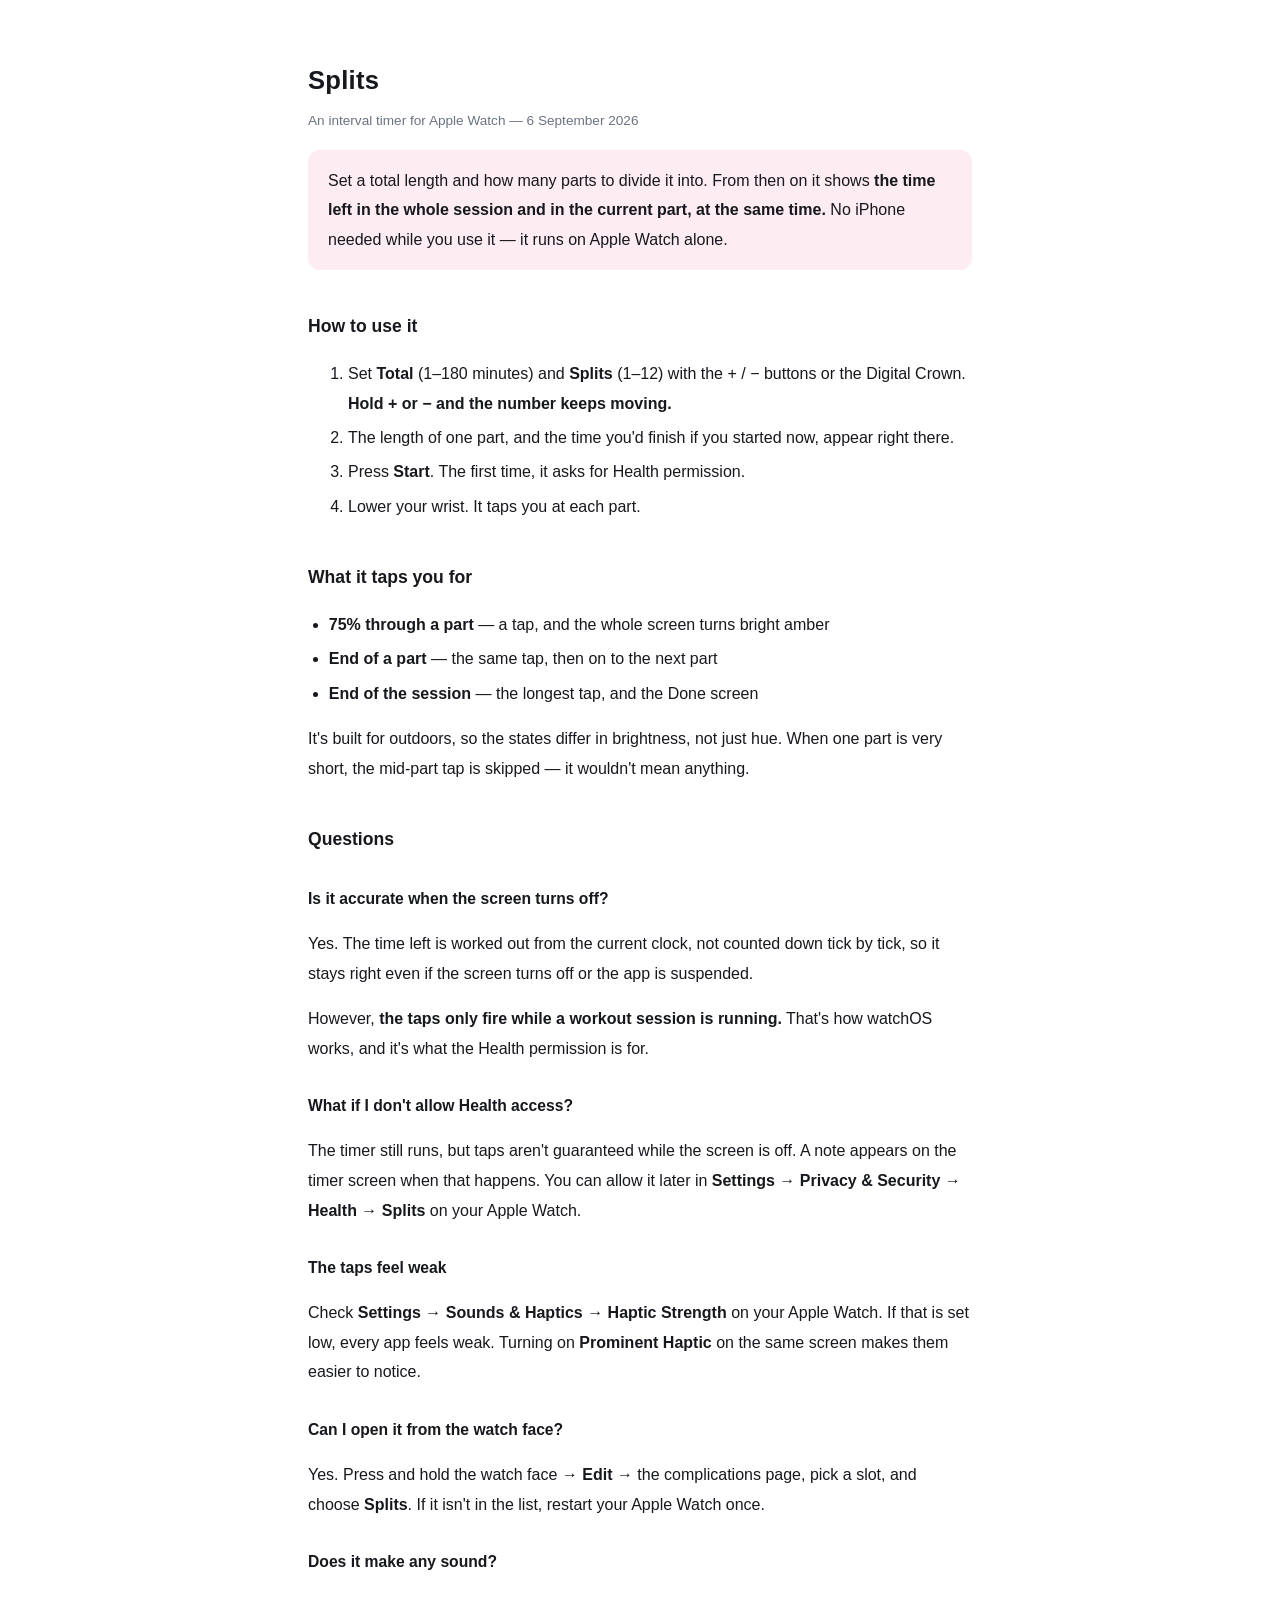
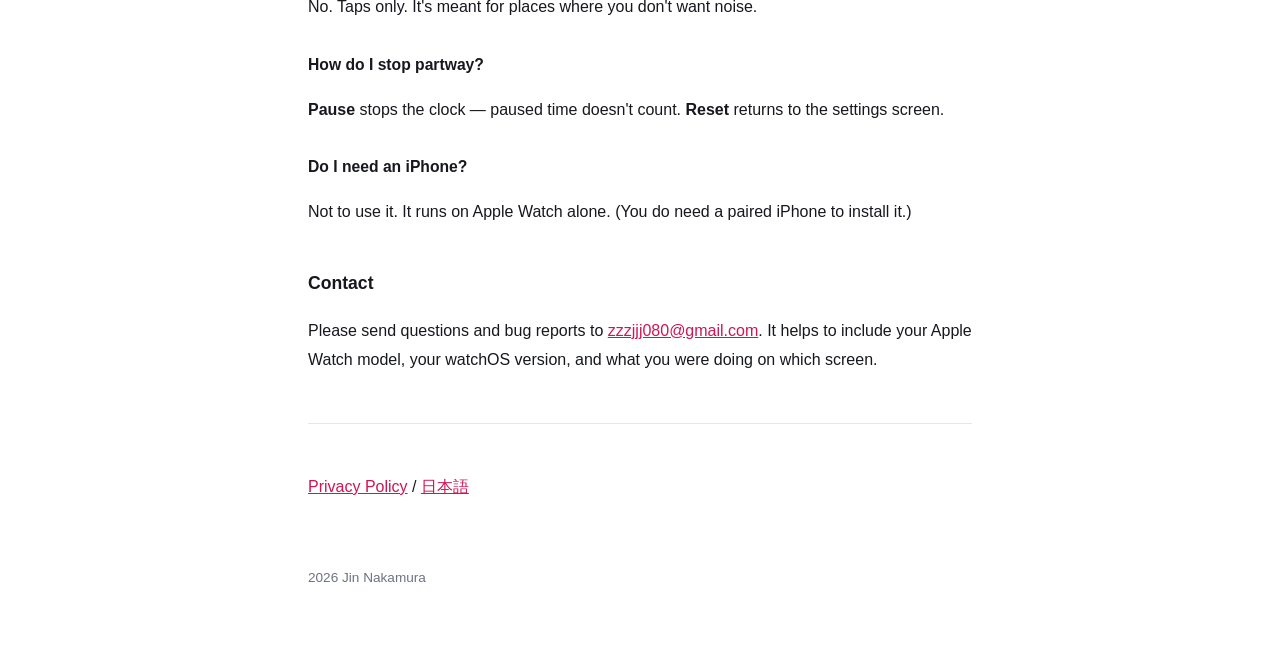
==== docs/en/index.html @ 69e435ee "サポートページとプライバシーポリシーを日英で書く このアプリは通信するコードを1行も持たない（Foundation / HealthKit / SwiftUI / WatchKit / WidgetK" ====
<!doctype html>
<html lang="en">
<head>
<meta charset="utf-8">
<meta name="viewport" content="width=device-width,initial-scale=1">
<title>Splits — Support</title>
<link rel="stylesheet" href="../style.css">
</head>
<body>

<h1>Splits</h1>
<p class="updated">An interval timer for Apple Watch — 6 September 2026</p>

<p class="lead">
  Set a total length and how many parts to divide it into. From then on it shows
  <strong>the time left in the whole session and in the current part, at the same time.</strong>
  No iPhone needed while you use it — it runs on Apple Watch alone.
</p>

<h2>How to use it</h2>
<ol>
  <li>Set <strong>Total</strong> (1–180 minutes) and <strong>Splits</strong> (1–12)
      with the + / − buttons or the Digital Crown.
      <strong>Hold + or − and the number keeps moving.</strong></li>
  <li>The length of one part, and the time you'd finish if you started now, appear right there.</li>
  <li>Press <strong>Start</strong>. The first time, it asks for Health permission.</li>
  <li>Lower your wrist. It taps you at each part.</li>
</ol>

<h2>What it taps you for</h2>
<ul>
  <li><strong>75% through a part</strong> — a tap, and the whole screen turns bright amber</li>
  <li><strong>End of a part</strong> — the same tap, then on to the next part</li>
  <li><strong>End of the session</strong> — the longest tap, and the Done screen</li>
</ul>
<p>
  It's built for outdoors, so the states differ in brightness, not just hue.
  When one part is very short, the mid-part tap is skipped — it wouldn't mean anything.
</p>

<h2>Questions</h2>

<h3>Is it accurate when the screen turns off?</h3>
<p>
  Yes. The time left is worked out from the current clock, not counted down tick by tick,
  so it stays right even if the screen turns off or the app is suspended.
</p>
<p>
  However, <strong>the taps only fire while a workout session is running.</strong>
  That's how watchOS works, and it's what the Health permission is for.
</p>

<h3>What if I don't allow Health access?</h3>
<p>
  The timer still runs, but taps aren't guaranteed while the screen is off.
  A note appears on the timer screen when that happens. You can allow it later in
  <strong>Settings → Privacy &amp; Security → Health → Splits</strong> on your Apple Watch.
</p>

<h3>The taps feel weak</h3>
<p>
  Check <strong>Settings → Sounds &amp; Haptics → Haptic Strength</strong> on your Apple Watch.
  If that is set low, every app feels weak. Turning on <strong>Prominent Haptic</strong>
  on the same screen makes them easier to notice.
</p>

<h3>Can I open it from the watch face?</h3>
<p>
  Yes. Press and hold the watch face → <strong>Edit</strong> → the complications page,
  pick a slot, and choose <strong>Splits</strong>.
  If it isn't in the list, restart your Apple Watch once.
</p>

<h3>Does it make any sound?</h3>
<p>
  No. Taps only. It's meant for places where you don't want noise.
</p>

<h3>How do I stop partway?</h3>
<p>
  <strong>Pause</strong> stops the clock — paused time doesn't count.
  <strong>Reset</strong> returns to the settings screen.
</p>

<h3>Do I need an iPhone?</h3>
<p>
  Not to use it. It runs on Apple Watch alone.
  (You do need a paired iPhone to install it.)
</p>

<h2>Contact</h2>
<p>
  Please send questions and bug reports to
  <a href="mailto:zzzjjj080@gmail.com">zzzjjj080@gmail.com</a>.
  It helps to include your Apple Watch model, your watchOS version,
  and what you were doing on which screen.
</p>

<hr>
<p><a href="privacy.html">Privacy Policy</a> / <a href="../">日本語</a></p>

<footer>2026 Jin Nakamura</footer>

</body>
</html>
---- docs/style.css ----
:root { color-scheme: light dark; }
* { box-sizing: border-box; }
body {
  margin: 0 auto; padding: 2.5rem 1.25rem 5rem; max-width: 44rem;
  font-family: -apple-system, BlinkMacSystemFont, "Hiragino Sans", "Noto Sans JP", sans-serif;
  line-height: 1.85; color: #16181d; background: #ffffff;
  font-size: 16px;
}
@media (prefers-color-scheme: dark) { body { color: #e6e8ec; background: #101216; } }
h1 { font-size: 1.6rem; margin-bottom: .25rem; letter-spacing: .01em; }
h2 { font-size: 1.1rem; margin-top: 2.5rem; }
h3 { font-size: .98rem; margin-top: 1.75rem; }
.updated { color: #6b7280; font-size: .85rem; margin-top: 0; }
@media (prefers-color-scheme: dark) { .updated { color: #8b94a5; } }
a { color: #d01455; }
@media (prefers-color-scheme: dark) { a { color: #ff7ba3; } }
hr { border: none; border-top: 1px solid #e5e7eb; margin: 3rem 0; }
@media (prefers-color-scheme: dark) { hr { border-top-color: #262c36; } }
.lead { background: #fdecf2; padding: 1rem 1.25rem; border-radius: .75rem; }
@media (prefers-color-scheme: dark) { .lead { background: #2a1620; } }
.note { background: #fff7ed; padding: 1rem 1.25rem; border-radius: .75rem; border: 1px solid #fed7aa; }
@media (prefers-color-scheme: dark) { .note { background: #26190f; border-color: #5a3b1c; } }
ul { padding-left: 1.3rem; }
li { margin: .3rem 0; }
code { background: #f1f3f7; padding: .1rem .35rem; border-radius: .3rem; font-size: .9em; }
@media (prefers-color-scheme: dark) { code { background: #1c2028; } }
footer { margin-top: 4rem; font-size: .85rem; color: #6b7280; }
@media (prefers-color-scheme: dark) { footer { color: #8b94a5; } }
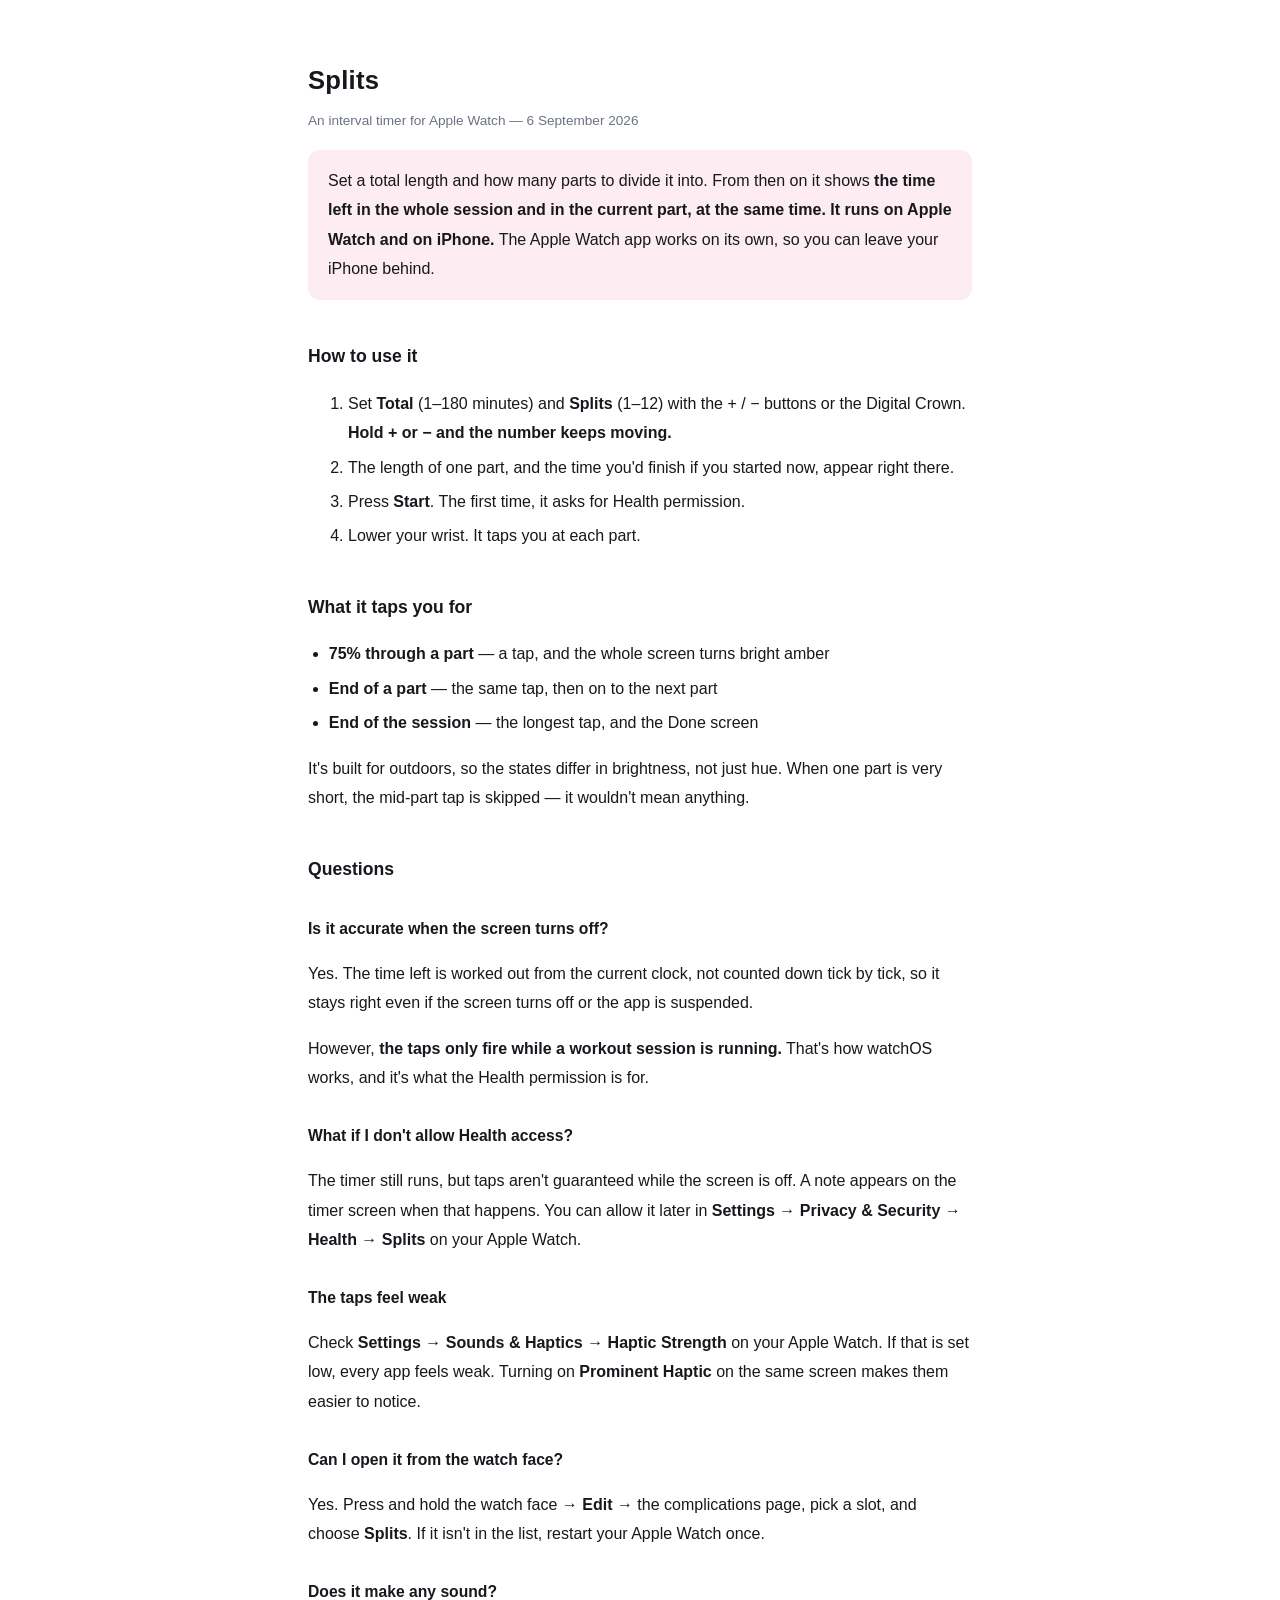
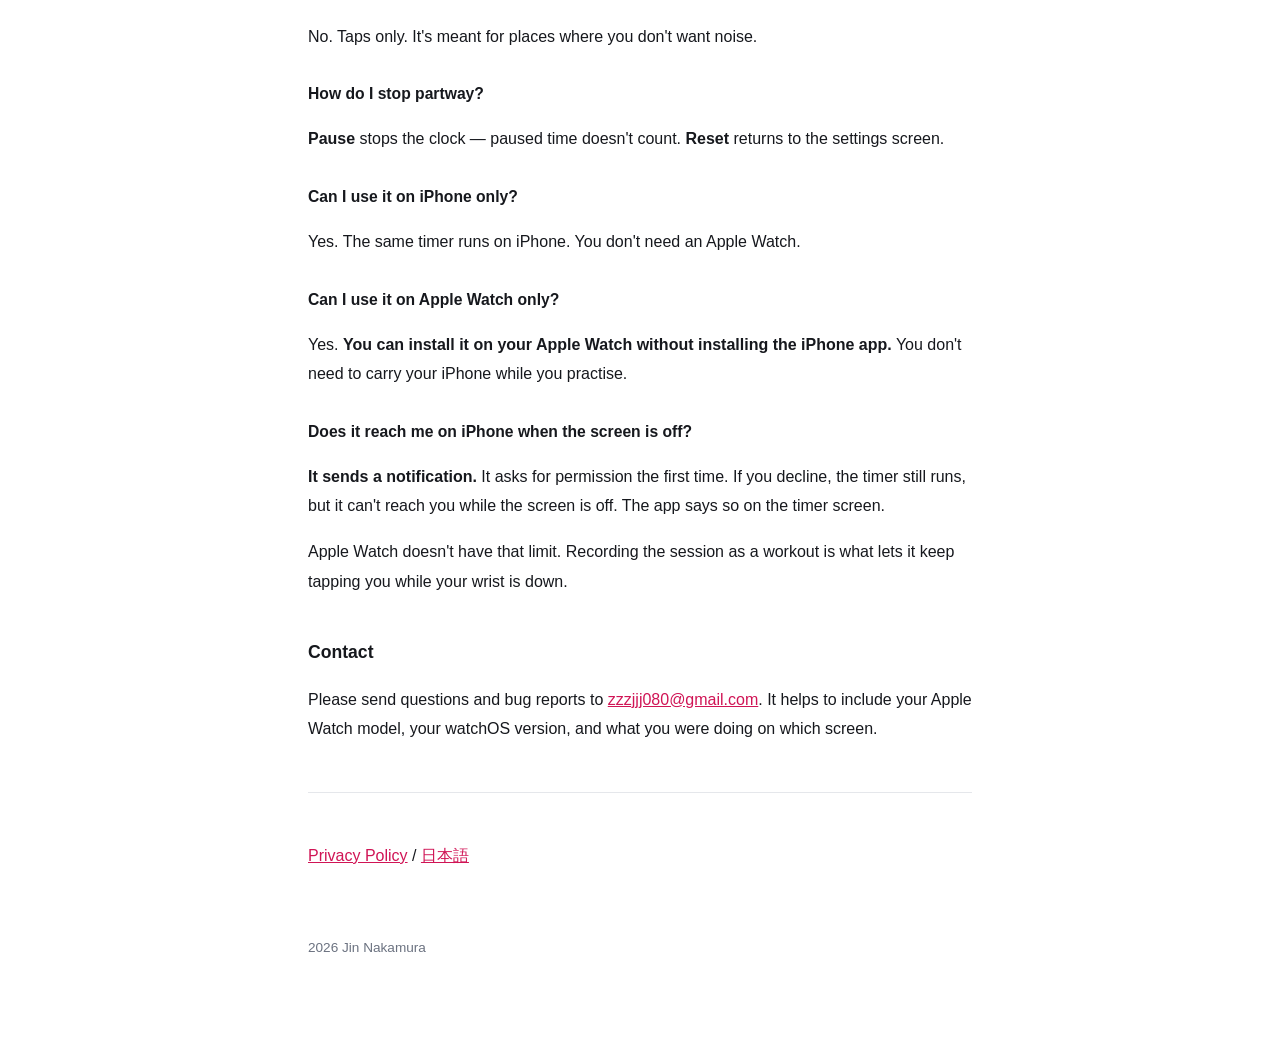
==== commit d455c8d6: "iPhone でも動くようになったので、掲載文と公開ページを直す 「iPhone は要りません」と書いてあった箇所が実態と合わなくなった。 機能を足したら説明文の整合性を確認する（引き継ぎ書 4-8）" ====
--- a/docs/en/index.html
+++ b/docs/en/index.html
@@ -14,7 +14,8 @@
 <p class="lead">
   Set a total length and how many parts to divide it into. From then on it shows
   <strong>the time left in the whole session and in the current part, at the same time.</strong>
-  No iPhone needed while you use it — it runs on Apple Watch alone.
+  <strong>It runs on Apple Watch and on iPhone.</strong>
+  The Apple Watch app works on its own, so you can leave your iPhone behind.
 </p>
 
 <h2>How to use it</h2>
@@ -82,10 +83,26 @@
   <strong>Reset</strong> returns to the settings screen.
 </p>
 
-<h3>Do I need an iPhone?</h3>
+<h3>Can I use it on iPhone only?</h3>
 <p>
-  Not to use it. It runs on Apple Watch alone.
-  (You do need a paired iPhone to install it.)
+  Yes. The same timer runs on iPhone. You don't need an Apple Watch.
+</p>
+
+<h3>Can I use it on Apple Watch only?</h3>
+<p>
+  Yes. <strong>You can install it on your Apple Watch without installing the iPhone app.</strong>
+  You don't need to carry your iPhone while you practise.
+</p>
+
+<h3>Does it reach me on iPhone when the screen is off?</h3>
+<p>
+  <strong>It sends a notification.</strong> It asks for permission the first time.
+  If you decline, the timer still runs, but it can't reach you while the screen is off.
+  The app says so on the timer screen.
+</p>
+<p>
+  Apple Watch doesn't have that limit. Recording the session as a workout is what
+  lets it keep tapping you while your wrist is down.
 </p>
 
 <h2>Contact</h2>
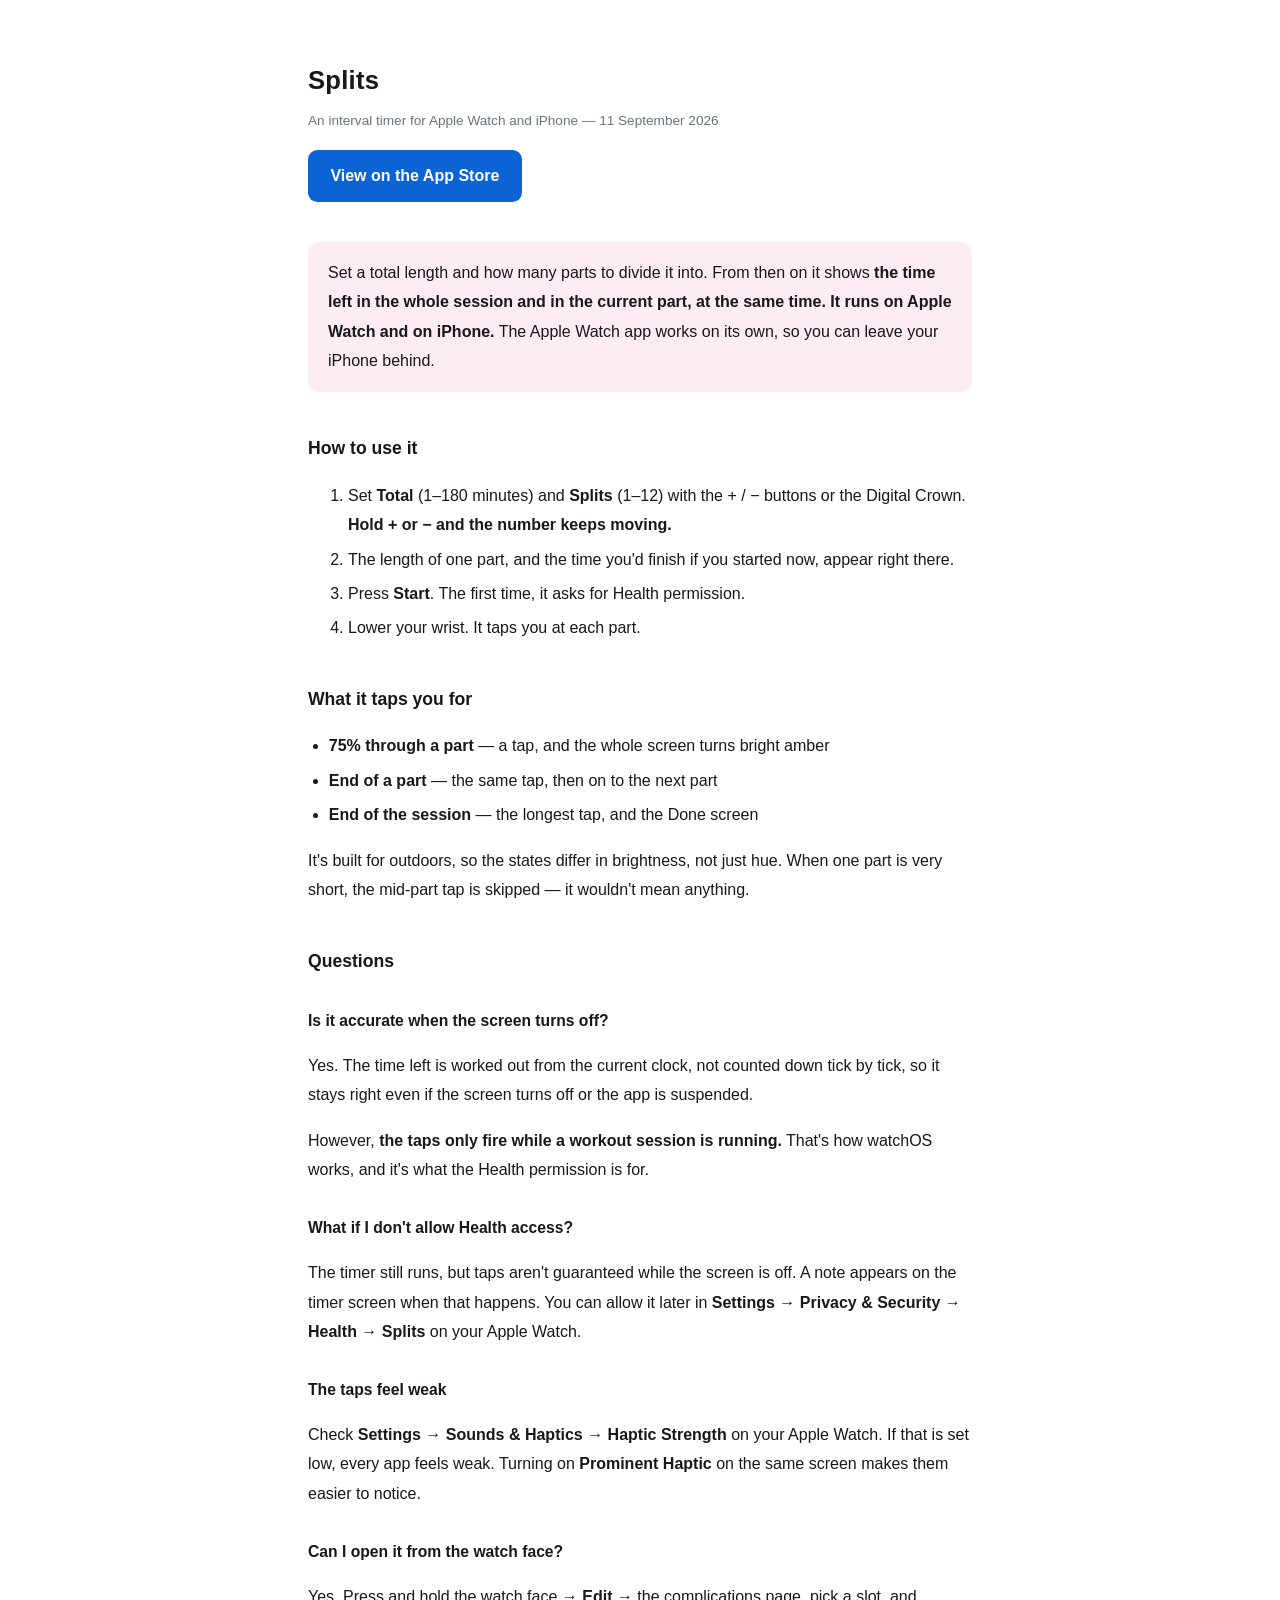
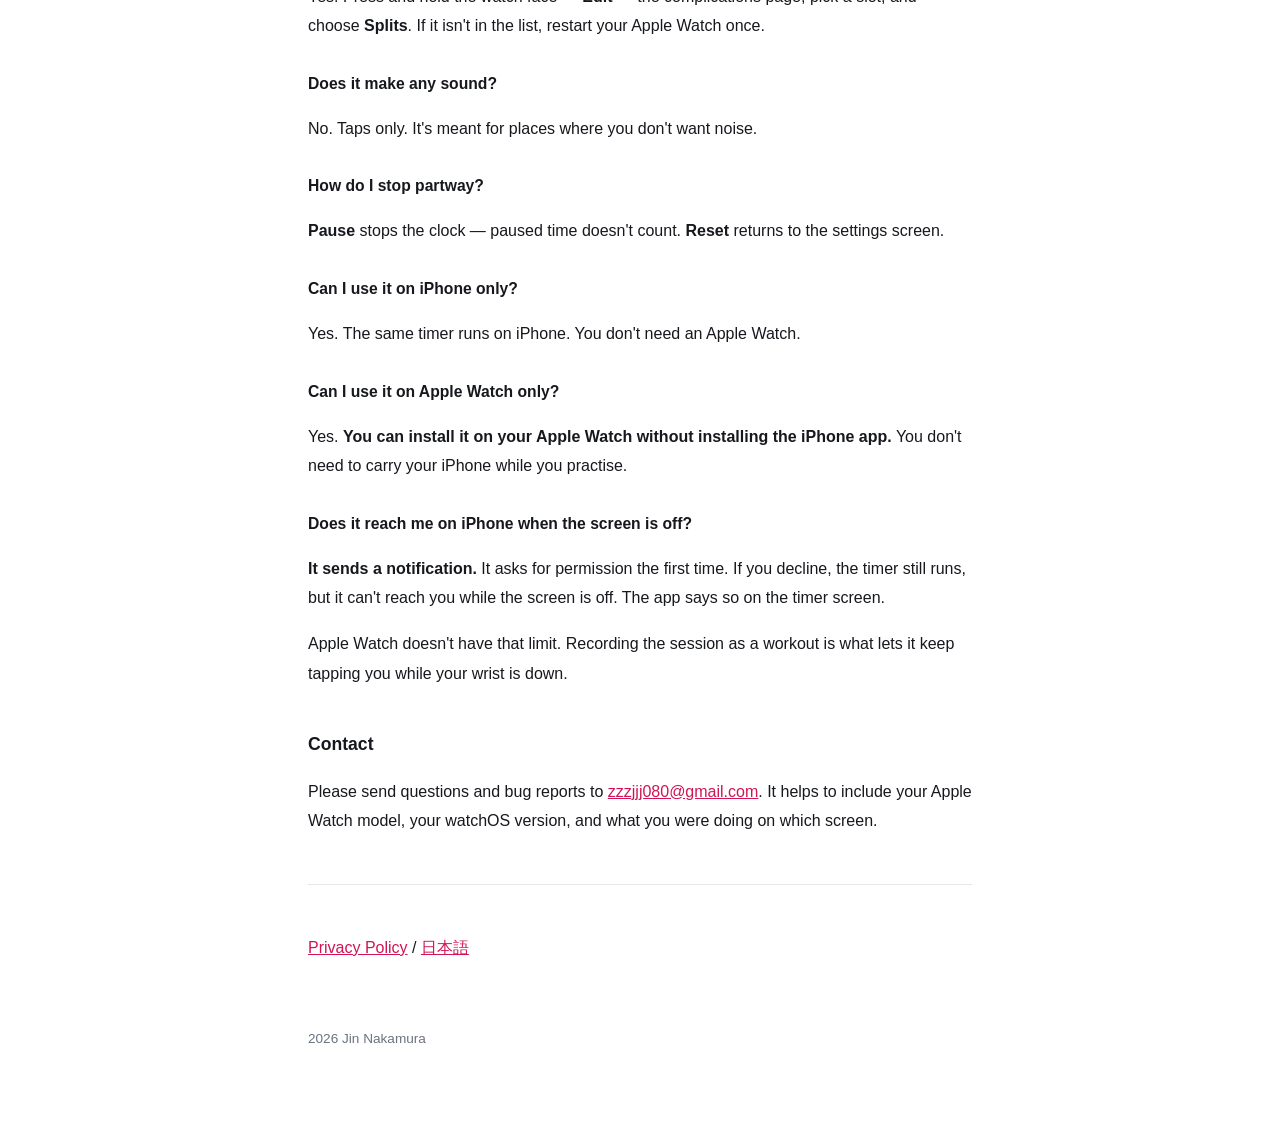
==== commit d2a3c1b8: "公開したので、サポートページから App Store へ行けるようにする Co-Authored-By: Claude Opus 5 <noreply@anthropic.com>" ====
--- a/docs/en/index.html
+++ b/docs/en/index.html
@@ -9,7 +9,9 @@
 <body>
 
 <h1>Splits</h1>
-<p class="updated">An interval timer for Apple Watch — 6 September 2026</p>
+<p class="updated">An interval timer for Apple Watch and iPhone — 11 September 2026</p>
+
+<p><a class="store" href="https://apps.apple.com/app/id6808987041">View on the App Store</a></p>
 
 <p class="lead">
   Set a total length and how many parts to divide it into. From then on it shows
--- a/docs/style.css
+++ b/docs/style.css
@@ -26,3 +26,16 @@
 @media (prefers-color-scheme: dark) { code { background: #1c2028; } }
 footer { margin-top: 4rem; font-size: .85rem; color: #6b7280; }
 @media (prefers-color-scheme: dark) { footer { color: #8b94a5; } }
+
+/* App Store へ行くボタン。サポートページから本体へ戻れるように */
+.store {
+  display: inline-block;
+  margin: 0 0 1.5rem;
+  padding: .7rem 1.4rem;
+  background: #0b63d6;
+  color: #fff;
+  font-weight: 600;
+  text-decoration: none;
+  border-radius: .6rem;
+}
+.store:hover { background: #094ea8; }
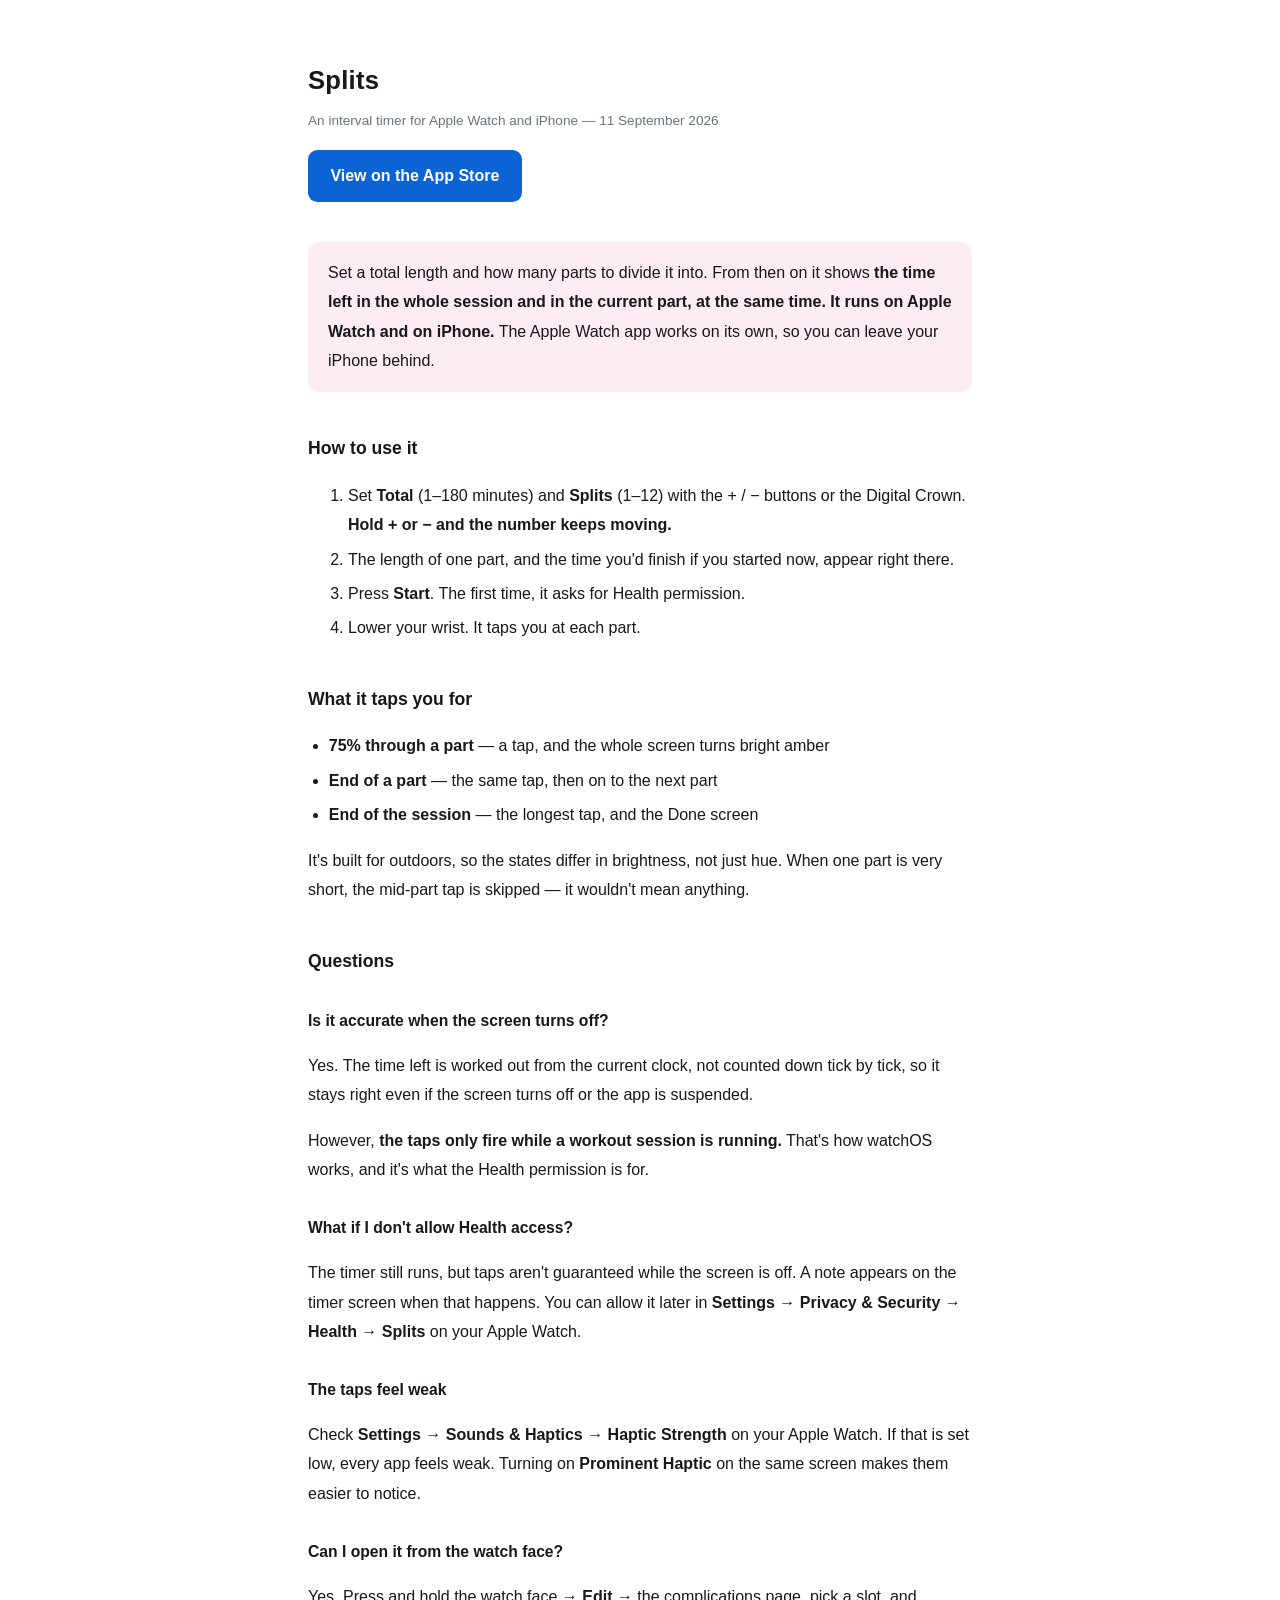
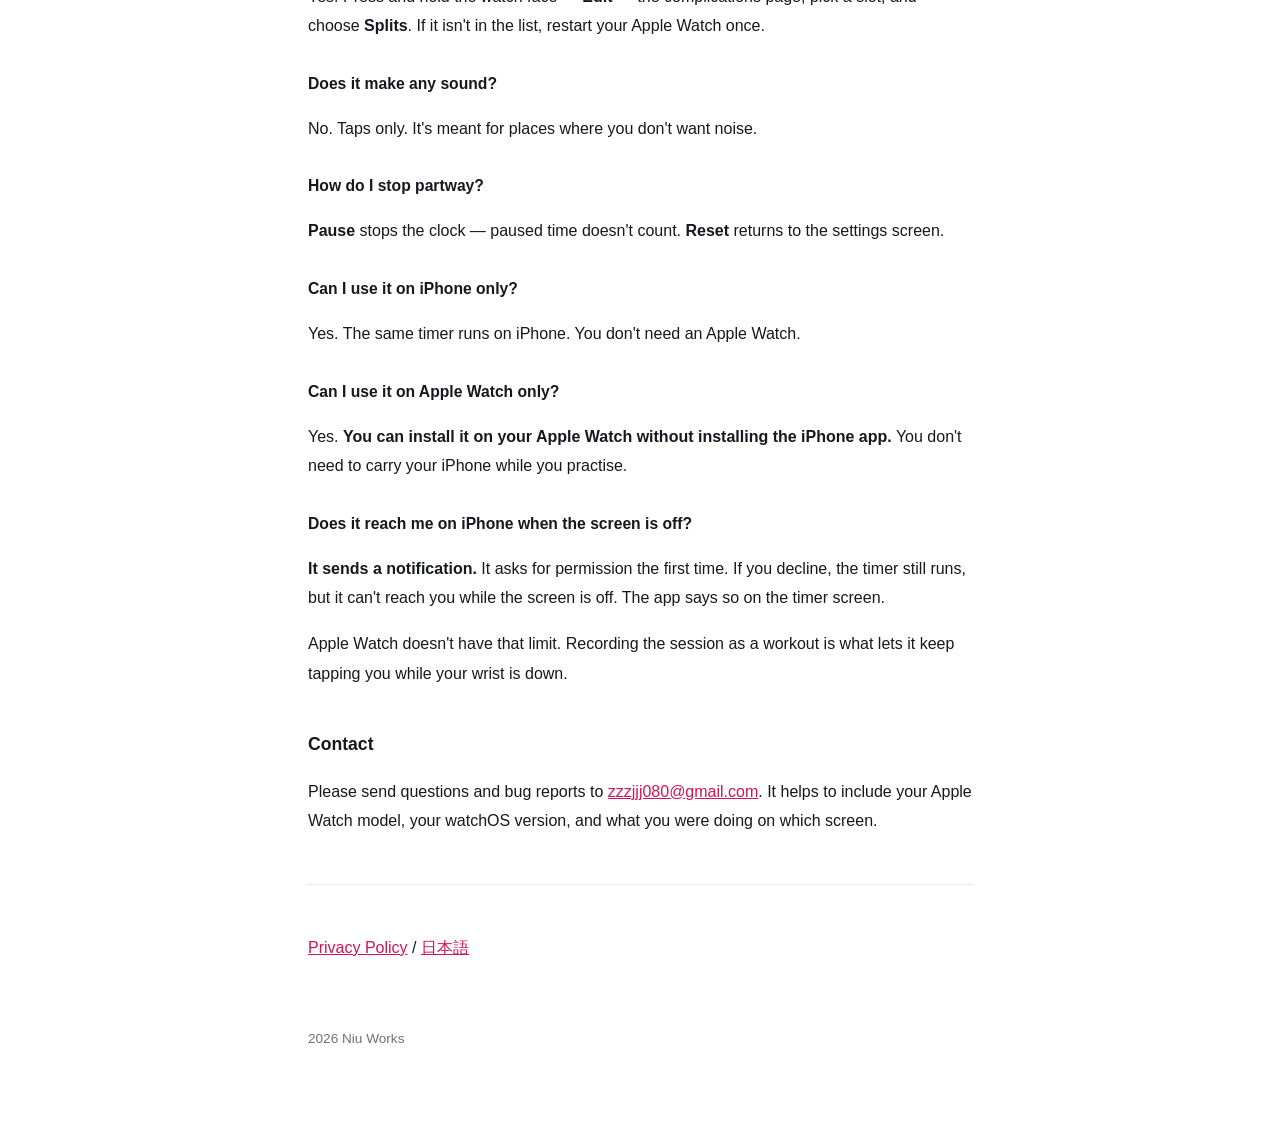
==== commit bc814e79: "chore: 著作権表記・サイトフッターの作者名を Niu Works に変更 App Store の著作権欄・GitHub Pages のフッター・リリース手順書に 書かれていた個人名を、名義 "N" ====
--- a/docs/en/index.html
+++ b/docs/en/index.html
@@ -4,7 +4,7 @@
 <meta charset="utf-8">
 <meta name="viewport" content="width=device-width,initial-scale=1">
 <title>Splits — Support</title>
-<link rel="stylesheet" href="../style.css">
+<link rel="stylesheet" href="../style.css?v=2">
 </head>
 <body>
 
@@ -118,7 +118,7 @@
 <hr>
 <p><a href="privacy.html">Privacy Policy</a> / <a href="../">日本語</a></p>
 
-<footer>2026 Jin Nakamura</footer>
+<footer>2026 Niu Works</footer>
 
 </body>
 </html>
